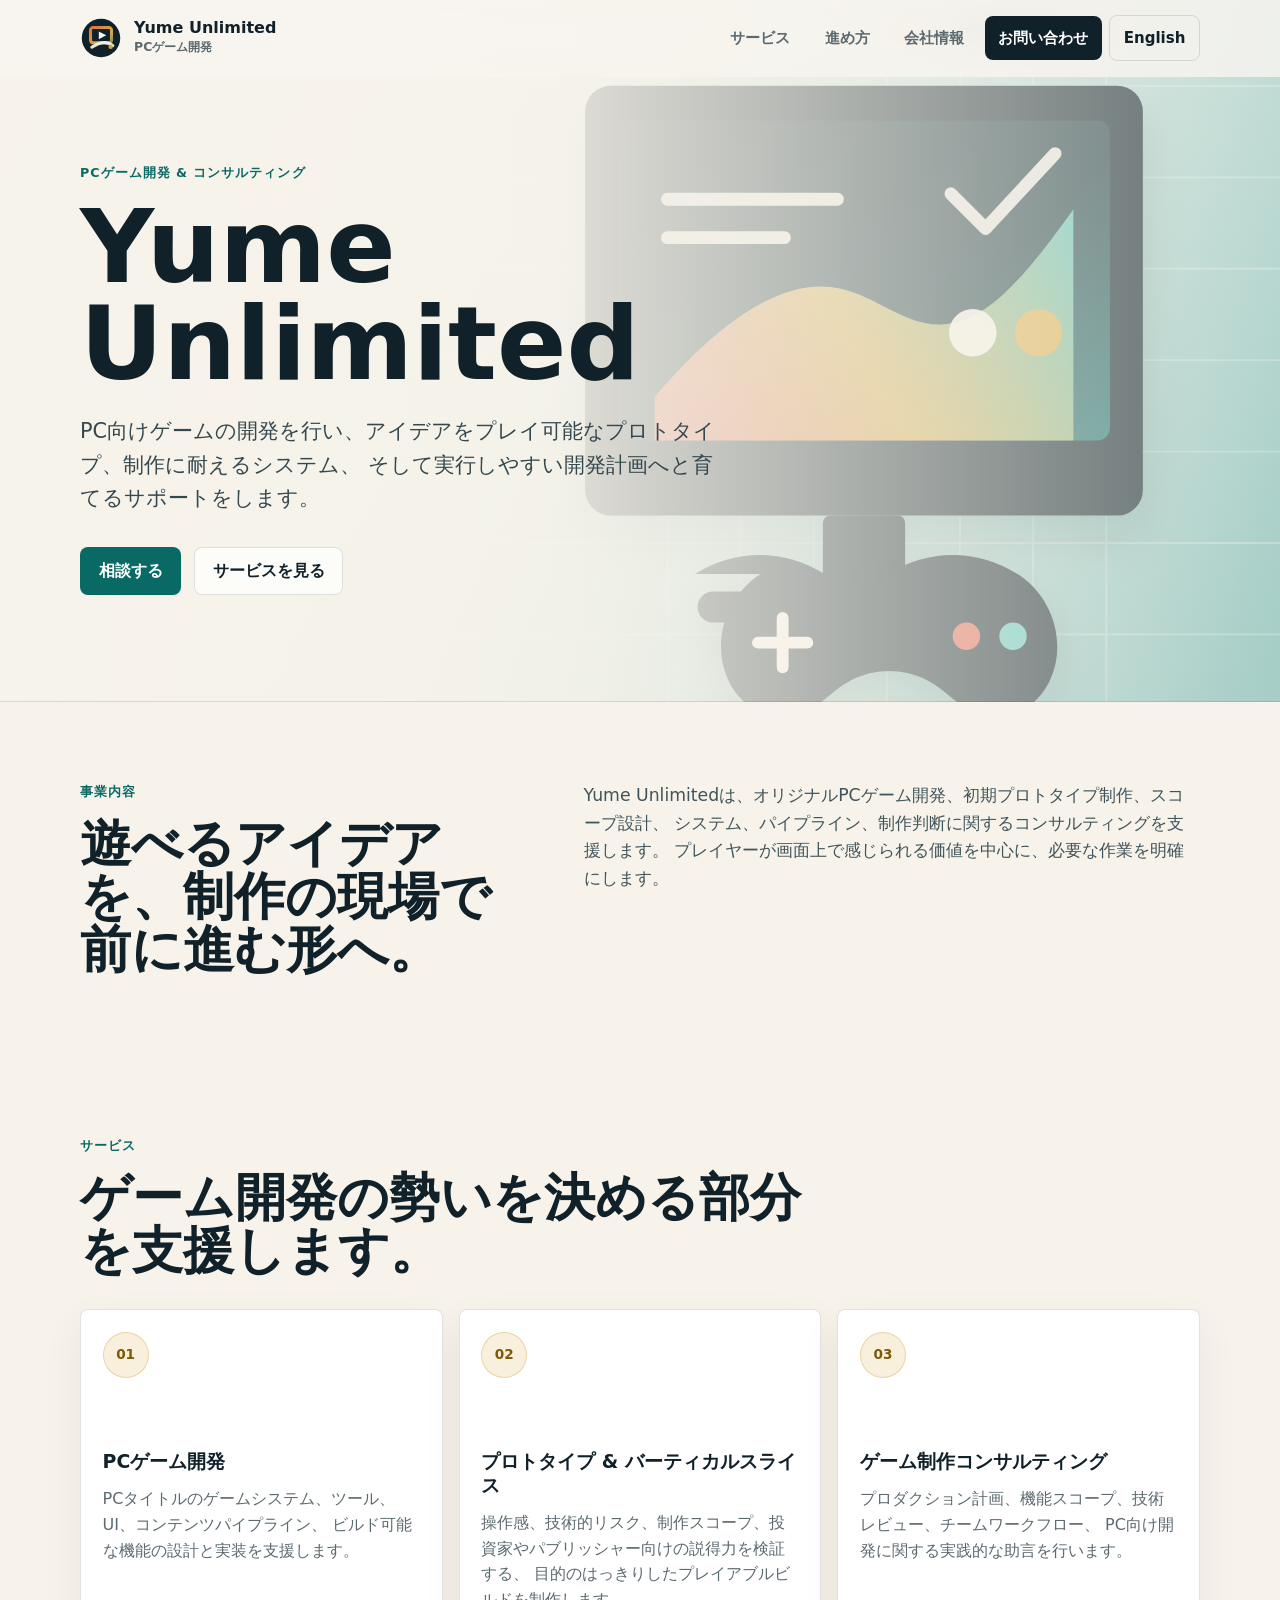
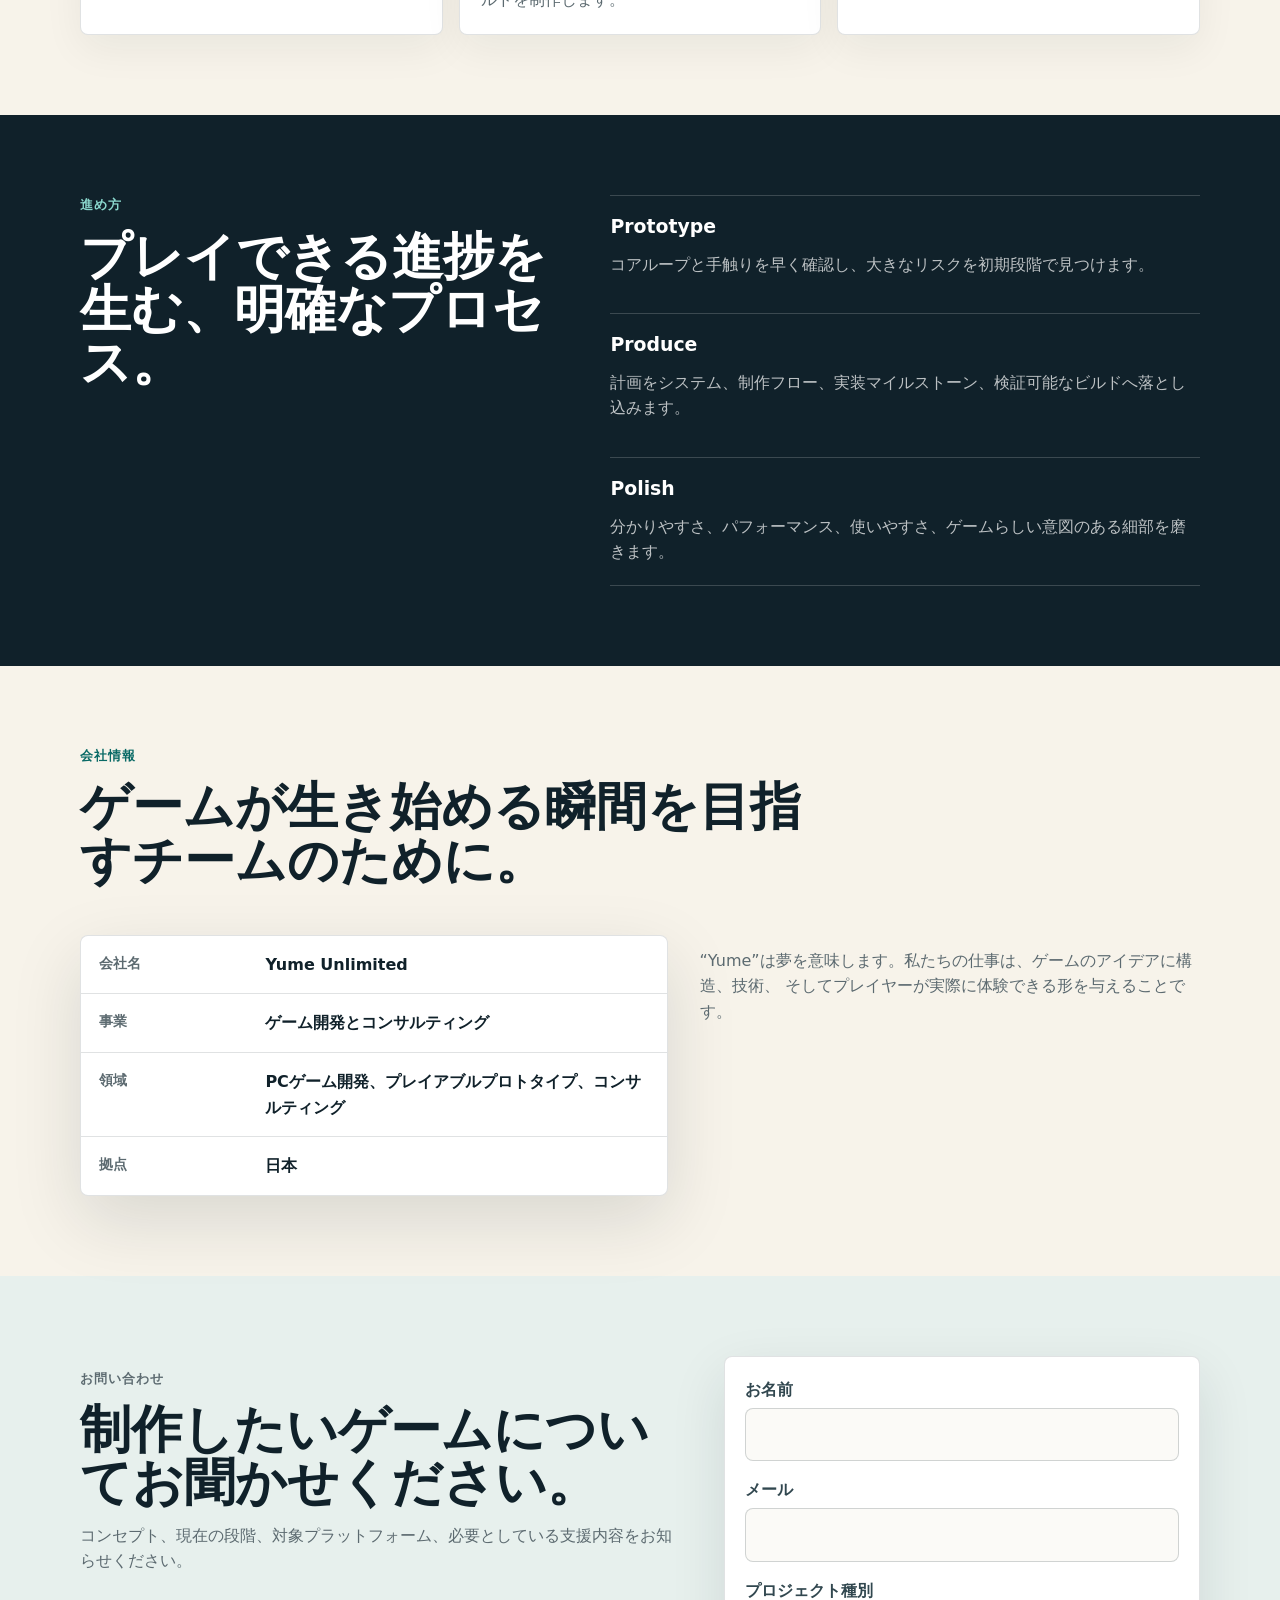
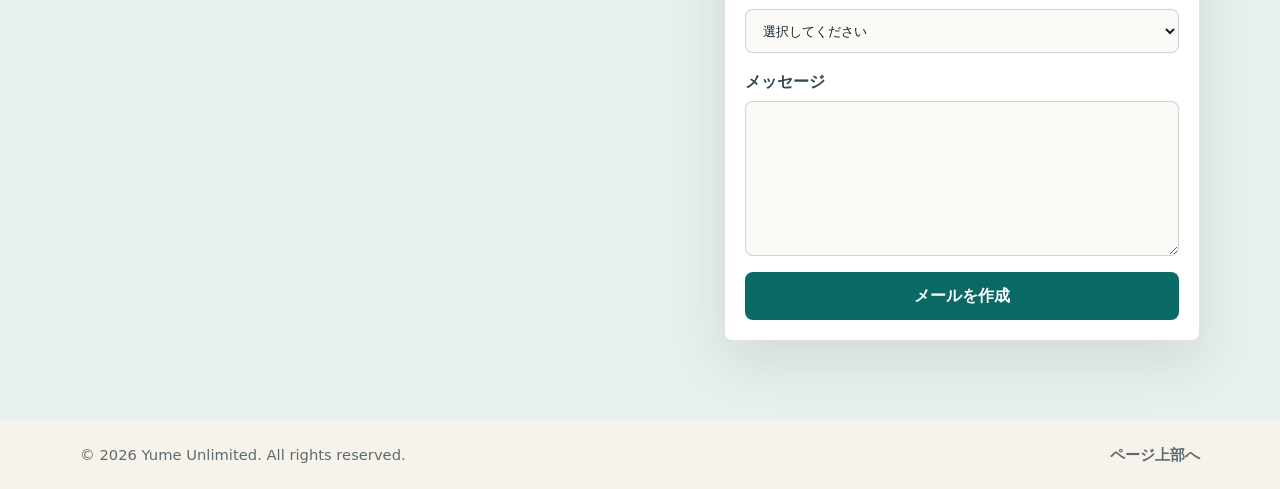
==== ja.html @ 92b2bbd2 "First iteration" ====
<!doctype html>
<html lang="ja">
  <head>
    <meta charset="utf-8">
    <meta name="viewport" content="width=device-width, initial-scale=1">
    <title>Yume Unlimited</title>
    <meta
      name="description"
      content="Yume Unlimitedは、日本を拠点とするPCゲーム開発とコンサルティングの会社です。"
    >
    <meta name="theme-color" content="#0d1f2d">
    <meta property="og:title" content="Yume Unlimited">
    <meta
      property="og:description"
      content="PCゲーム開発、プロトタイプ制作、プロダクション支援、ゲーム制作コンサルティング。"
    >
    <meta property="og:type" content="website">
    <link rel="icon" href="assets/favicon.svg" type="image/svg+xml">
    <link rel="preload" href="assets/hero-visual.svg" as="image" type="image/svg+xml">
    <link rel="stylesheet" href="styles.css">
  </head>
  <body>
    <a class="skip-link" href="#main">本文へ移動</a>

    <header class="site-header" data-header>
      <nav class="nav" aria-label="メインナビゲーション">
        <a class="brand" href="#top" aria-label="Yume Unlimited ホーム">
          <img src="assets/yume-symbol.svg" alt="" width="42" height="42">
          <span>
            <strong>Yume Unlimited</strong>
            <small>PCゲーム開発</small>
          </span>
        </a>

        <button class="nav-toggle" type="button" aria-controls="nav-menu" aria-expanded="false">
          <span class="sr-only">ナビゲーションを切り替える</span>
          <span></span>
          <span></span>
          <span></span>
        </button>

        <div class="nav-menu" id="nav-menu" data-nav-menu>
          <a href="#services">サービス</a>
          <a href="#approach">進め方</a>
          <a href="#company">会社情報</a>
          <a class="nav-cta" href="#contact">お問い合わせ</a>
          <a class="lang-switch" href="index.html" lang="en">English</a>
        </div>
      </nav>
    </header>

    <main id="main">
      <section class="hero" id="top" aria-labelledby="hero-title">
        <div class="hero-media" aria-hidden="true"></div>
        <div class="hero-inner">
          <p class="eyebrow">PCゲーム開発 &amp; コンサルティング</p>
          <h1 id="hero-title">Yume Unlimited</h1>
          <p class="hero-copy">
            PC向けゲームの開発を行い、アイデアをプレイ可能なプロトタイプ、制作に耐えるシステム、
            そして実行しやすい開発計画へと育てるサポートをします。
          </p>
          <div class="hero-actions" aria-label="主要アクション">
            <a class="button primary" href="#contact">相談する</a>
            <a class="button secondary" href="#services">サービスを見る</a>
          </div>
        </div>
      </section>

      <section class="section intro" aria-label="会社紹介">
        <div class="section-grid">
          <div>
            <p class="section-kicker">事業内容</p>
            <h2>遊べるアイデアを、制作の現場で前に進む形へ。</h2>
          </div>
          <p>
            Yume Unlimitedは、オリジナルPCゲーム開発、初期プロトタイプ制作、スコープ設計、
            システム、パイプライン、制作判断に関するコンサルティングを支援します。
            プレイヤーが画面上で感じられる価値を中心に、必要な作業を明確にします。
          </p>
        </div>
      </section>

      <section class="section services" id="services" aria-labelledby="services-title">
        <div class="section-heading">
          <p class="section-kicker">サービス</p>
          <h2 id="services-title">ゲーム開発の勢いを決める部分を支援します。</h2>
        </div>

        <div class="service-grid">
          <article class="service-card">
            <span class="service-icon" aria-hidden="true">01</span>
            <h3>PCゲーム開発</h3>
            <p>
              PCタイトルのゲームシステム、ツール、UI、コンテンツパイプライン、
              ビルド可能な機能の設計と実装を支援します。
            </p>
          </article>

          <article class="service-card">
            <span class="service-icon" aria-hidden="true">02</span>
            <h3>プロトタイプ &amp; バーティカルスライス</h3>
            <p>
              操作感、技術的リスク、制作スコープ、投資家やパブリッシャー向けの説得力を検証する、
              目的のはっきりしたプレイアブルビルドを制作します。
            </p>
          </article>

          <article class="service-card">
            <span class="service-icon" aria-hidden="true">03</span>
            <h3>ゲーム制作コンサルティング</h3>
            <p>
              プロダクション計画、機能スコープ、技術レビュー、チームワークフロー、
              PC向け開発に関する実践的な助言を行います。
            </p>
          </article>
        </div>
      </section>

      <section class="feature-band" id="approach" aria-labelledby="approach-title">
        <div class="feature-inner">
          <div>
            <p class="section-kicker">進め方</p>
            <h2 id="approach-title">プレイできる進捗を生む、明確なプロセス。</h2>
          </div>
          <div class="process-list">
            <article>
              <h3>Prototype</h3>
              <p>コアループと手触りを早く確認し、大きなリスクを初期段階で見つけます。</p>
            </article>
            <article>
              <h3>Produce</h3>
              <p>計画をシステム、制作フロー、実装マイルストーン、検証可能なビルドへ落とし込みます。</p>
            </article>
            <article>
              <h3>Polish</h3>
              <p>分かりやすさ、パフォーマンス、使いやすさ、ゲームらしい意図のある細部を磨きます。</p>
            </article>
          </div>
        </div>
      </section>

      <section class="section company" id="company" aria-labelledby="company-title">
        <div class="section-heading">
          <p class="section-kicker">会社情報</p>
          <h2 id="company-title">ゲームが生き始める瞬間を目指すチームのために。</h2>
        </div>

        <div class="company-panel">
          <dl>
            <div>
              <dt>会社名</dt>
              <dd>Yume Unlimited</dd>
            </div>
            <div>
              <dt>事業</dt>
              <dd>ゲーム開発とコンサルティング</dd>
            </div>
            <div>
              <dt>領域</dt>
              <dd>PCゲーム開発、プレイアブルプロトタイプ、コンサルティング</dd>
            </div>
            <div>
              <dt>拠点</dt>
              <dd>日本</dd>
            </div>
          </dl>
          <p>
            “Yume”は夢を意味します。私たちの仕事は、ゲームのアイデアに構造、技術、
            そしてプレイヤーが実際に体験できる形を与えることです。
          </p>
        </div>
      </section>

      <section class="contact-section" id="contact" aria-labelledby="contact-title">
        <div class="contact-inner">
          <div>
            <p class="section-kicker">お問い合わせ</p>
            <h2 id="contact-title">制作したいゲームについてお聞かせください。</h2>
            <p>
              コンセプト、現在の段階、対象プラットフォーム、必要としている支援内容をお知らせください。
            </p>
          </div>

          <form class="contact-form" data-contact-form>
            <label>
              <span>お名前</span>
              <input name="name" type="text" autocomplete="name" required>
            </label>
            <label>
              <span>メール</span>
              <input name="email" type="email" autocomplete="email" required>
            </label>
            <label>
              <span>プロジェクト種別</span>
              <select name="projectType" required>
                <option value="">選択してください</option>
                <option>オリジナルPCゲーム開発</option>
                <option>プロトタイプまたはバーティカルスライス</option>
                <option>コンサルティングまたは制作支援</option>
                <option>技術レビュー</option>
              </select>
            </label>
            <label>
              <span>メッセージ</span>
              <textarea name="message" rows="5" required></textarea>
            </label>
            <button class="button primary" type="submit">メールを作成</button>
          </form>
        </div>
      </section>
    </main>

    <footer class="site-footer">
      <p>&copy; <span data-year></span> Yume Unlimited. All rights reserved.</p>
      <a href="#top">ページ上部へ</a>
    </footer>

    <script src="script.js"></script>
  </body>
</html>
---- styles.css ----
:root {
  --ink: #10212a;
  --muted: #5c6a70;
  --paper: #f7f3ea;
  --surface: #ffffff;
  --line: rgba(16, 33, 42, 0.13);
  --teal: #1d8a84;
  --teal-dark: #086965;
  --coral: #db5f4a;
  --gold: #d8ac46;
  --shadow: 0 24px 70px rgba(16, 33, 42, 0.13);
  --radius: 8px;
  color-scheme: light;
  font-family:
    Inter, ui-sans-serif, system-ui, -apple-system, BlinkMacSystemFont, "Segoe UI",
    "Hiragino Sans", "Yu Gothic", Meiryo, sans-serif;
}

* {
  box-sizing: border-box;
}

html {
  scroll-behavior: smooth;
}

body {
  margin: 0;
  background: var(--paper);
  color: var(--ink);
  font-size: 16px;
  line-height: 1.6;
}

body.nav-open {
  overflow: hidden;
}

img {
  display: block;
  max-width: 100%;
}

a {
  color: inherit;
  text-decoration: none;
}

button,
input,
textarea {
  font: inherit;
}

.skip-link,
.sr-only {
  position: absolute;
  width: 1px;
  height: 1px;
  padding: 0;
  margin: -1px;
  overflow: hidden;
  clip: rect(0, 0, 0, 0);
  white-space: nowrap;
  border: 0;
}

.skip-link:focus {
  z-index: 100;
  top: 1rem;
  left: 1rem;
  width: auto;
  height: auto;
  padding: 0.75rem 1rem;
  margin: 0;
  clip: auto;
  background: var(--surface);
  border: 1px solid var(--line);
  border-radius: var(--radius);
}

.site-header {
  position: fixed;
  z-index: 20;
  top: 0;
  right: 0;
  left: 0;
  background: rgba(248, 245, 239, 0.82);
  border-bottom: 1px solid transparent;
  backdrop-filter: blur(18px);
  transition:
    background 180ms ease,
    border-color 180ms ease,
    box-shadow 180ms ease;
}

.site-header.is-scrolled {
  background: rgba(248, 245, 239, 0.96);
  border-color: var(--line);
  box-shadow: 0 8px 22px rgba(16, 33, 42, 0.06);
}

.nav {
  display: flex;
  align-items: center;
  justify-content: space-between;
  width: min(1120px, calc(100% - 2rem));
  min-height: 76px;
  margin: 0 auto;
  gap: 1rem;
}

.brand {
  display: inline-flex;
  align-items: center;
  gap: 0.75rem;
  min-width: 0;
  font-weight: 700;
}

.brand img {
  flex: 0 0 auto;
}

.brand span {
  display: grid;
  gap: 0.02rem;
}

.brand strong {
  line-height: 1.1;
}

.brand small {
  color: var(--muted);
  font-size: 0.78rem;
  font-weight: 600;
  letter-spacing: 0;
}

.nav-menu {
  display: flex;
  align-items: center;
  gap: 0.45rem;
}

.nav-menu a {
  min-height: 42px;
  padding: 0.62rem 0.85rem;
  border-radius: var(--radius);
  color: var(--muted);
  font-size: 0.94rem;
  font-weight: 650;
  transition:
    background 160ms ease,
    color 160ms ease;
}

.nav-menu a:hover,
.nav-menu a:focus-visible {
  background: rgba(29, 127, 120, 0.09);
  color: var(--ink);
  outline: none;
}

.nav-menu .nav-cta {
  background: var(--ink);
  color: #fff;
}

.nav-menu .nav-cta:hover,
.nav-menu .nav-cta:focus-visible {
  background: var(--teal-dark);
  color: #fff;
}

.nav-menu .lang-switch {
  border: 1px solid var(--line);
  color: var(--ink);
}

.nav-menu .lang-switch:hover,
.nav-menu .lang-switch:focus-visible {
  border-color: rgba(29, 127, 120, 0.34);
}

.nav-toggle {
  display: none;
  place-items: center;
  width: 44px;
  height: 44px;
  padding: 0;
  background: var(--surface);
  border: 1px solid var(--line);
  border-radius: var(--radius);
  cursor: pointer;
}

.nav-toggle span:not(.sr-only) {
  display: block;
  width: 18px;
  height: 2px;
  margin: 2px 0;
  background: var(--ink);
  border-radius: 999px;
}

.hero {
  position: relative;
  display: grid;
  align-items: center;
  min-height: 78vh;
  padding: 8.5rem 1rem 5rem;
  overflow: hidden;
  background: #eaf0eb;
  isolation: isolate;
}

.hero-media {
  position: absolute;
  inset: 0;
  z-index: -2;
  background:
    linear-gradient(90deg, rgba(247, 243, 234, 0.98) 0%, rgba(247, 243, 234, 0.91) 43%, rgba(247, 243, 234, 0.34) 100%),
    url("assets/hero-visual.svg") center right / cover no-repeat;
}

.hero::after {
  position: absolute;
  right: 0;
  bottom: 0;
  left: 0;
  z-index: -1;
  height: 1px;
  background: var(--line);
  content: "";
}

.hero-inner {
  width: min(1120px, 100%);
  margin: 0 auto;
}

.eyebrow,
.section-kicker {
  margin: 0 0 0.9rem;
  color: var(--teal-dark);
  font-size: 0.79rem;
  font-weight: 800;
  letter-spacing: 0.08em;
  text-transform: uppercase;
}

.hero h1 {
  max-width: 760px;
  margin: 0;
  font-size: clamp(3rem, 8vw, 6.4rem);
  line-height: 0.95;
  letter-spacing: 0;
}

.hero-copy {
  max-width: 650px;
  margin: 1.45rem 0 0;
  color: #34484f;
  font-size: clamp(1.05rem, 2vw, 1.3rem);
}

.hero-actions {
  display: flex;
  flex-wrap: wrap;
  gap: 0.8rem;
  margin-top: 2rem;
}

.button {
  display: inline-flex;
  align-items: center;
  justify-content: center;
  min-height: 48px;
  padding: 0.78rem 1.1rem;
  border: 1px solid transparent;
  border-radius: var(--radius);
  font-weight: 760;
  line-height: 1.2;
  cursor: pointer;
  transition:
    background 160ms ease,
    border-color 160ms ease,
    color 160ms ease,
    transform 160ms ease;
}

.button:hover,
.button:focus-visible {
  transform: translateY(-1px);
  outline: none;
}

.button.primary {
  background: var(--teal-dark);
  color: #fff;
}

.button.primary:hover,
.button.primary:focus-visible {
  background: var(--ink);
}

.button.secondary {
  background: rgba(255, 255, 255, 0.72);
  border-color: var(--line);
  color: var(--ink);
}

.section {
  width: min(1120px, calc(100% - 2rem));
  margin: 0 auto;
  padding: 5rem 0;
}

.section-grid {
  display: grid;
  grid-template-columns: minmax(0, 0.85fr) minmax(0, 1.15fr);
  gap: 3rem;
  align-items: start;
}

h2 {
  margin: 0;
  font-size: clamp(2rem, 4vw, 3.45rem);
  line-height: 1.04;
  letter-spacing: 0;
}

h3 {
  margin: 0;
  font-size: 1.18rem;
  line-height: 1.25;
  letter-spacing: 0;
}

p {
  margin: 0;
}

.intro p:not(.section-kicker) {
  color: #40545b;
  font-size: 1.08rem;
}

.section-heading {
  max-width: 760px;
  margin-bottom: 2rem;
}

.service-grid {
  display: grid;
  grid-template-columns: repeat(3, minmax(0, 1fr));
  gap: 1rem;
}

.service-card {
  min-height: 280px;
  padding: 1.35rem;
  background: var(--surface);
  border: 1px solid var(--line);
  border-radius: var(--radius);
  box-shadow: 0 14px 40px rgba(16, 33, 42, 0.06);
}

.service-icon {
  display: inline-grid;
  place-items: center;
  width: 46px;
  height: 46px;
  margin-bottom: 4.5rem;
  background: rgba(215, 167, 67, 0.18);
  border: 1px solid rgba(215, 167, 67, 0.38);
  border-radius: 50%;
  color: #7d5a09;
  font-size: 0.85rem;
  font-weight: 800;
}

.service-card p,
.process-list p,
.company-panel p,
.contact-inner p {
  margin-top: 0.8rem;
  color: var(--muted);
}

.feature-band {
  background: var(--ink);
  color: #fff;
}

.feature-inner {
  display: grid;
  grid-template-columns: minmax(0, 0.9fr) minmax(0, 1.1fr);
  gap: 3rem;
  width: min(1120px, calc(100% - 2rem));
  margin: 0 auto;
  padding: 5rem 0;
}

.feature-band .section-kicker {
  color: #8ad8cd;
}

.process-list {
  display: grid;
  gap: 1rem;
}

.process-list article {
  padding: 1.2rem 0 1.25rem;
  border-top: 1px solid rgba(255, 255, 255, 0.18);
}

.process-list article:last-child {
  border-bottom: 1px solid rgba(255, 255, 255, 0.18);
}

.process-list p {
  color: rgba(255, 255, 255, 0.72);
}

.company-panel {
  display: grid;
  grid-template-columns: minmax(0, 1.08fr) minmax(0, 0.92fr);
  gap: 2rem;
  align-items: start;
  padding-top: 1rem;
}

.company-panel dl {
  display: grid;
  margin: 0;
  background: var(--surface);
  border: 1px solid var(--line);
  border-radius: var(--radius);
  box-shadow: var(--shadow);
}

.company-panel dl div {
  display: grid;
  grid-template-columns: 150px minmax(0, 1fr);
  gap: 1rem;
  padding: 1rem 1.15rem;
  border-bottom: 1px solid var(--line);
}

.company-panel dl div:last-child {
  border-bottom: 0;
}

dt {
  color: var(--muted);
  font-size: 0.86rem;
  font-weight: 760;
}

dd {
  margin: 0;
  font-weight: 700;
}

.contact-section {
  padding: 5rem 1rem;
  background: #e7f0ed;
}

.contact-inner {
  display: grid;
  grid-template-columns: minmax(0, 0.9fr) minmax(320px, 0.72fr);
  gap: 3rem;
  width: min(1120px, 100%);
  margin: 0 auto;
  align-items: start;
}

.contact-form {
  display: grid;
  gap: 1rem;
  padding: 1.25rem;
  background: var(--surface);
  border: 1px solid var(--line);
  border-radius: var(--radius);
  box-shadow: 0 20px 55px rgba(16, 33, 42, 0.11);
}

.contact-form label {
  display: grid;
  gap: 0.35rem;
  color: #31474f;
  font-weight: 720;
}

.contact-form input,
.contact-form select,
.contact-form textarea {
  width: 100%;
  padding: 0.8rem 0.85rem;
  background: #fbfaf7;
  border: 1px solid rgba(16, 33, 42, 0.18);
  border-radius: var(--radius);
  color: var(--ink);
}

.contact-form input:focus,
.contact-form select:focus,
.contact-form textarea:focus {
  border-color: var(--teal);
  box-shadow: 0 0 0 3px rgba(29, 127, 120, 0.16);
  outline: none;
}

.contact-form textarea {
  resize: vertical;
}

.site-footer {
  display: flex;
  align-items: center;
  justify-content: space-between;
  gap: 1rem;
  width: min(1120px, calc(100% - 2rem));
  margin: 0 auto;
  padding: 1.4rem 0;
  color: var(--muted);
  font-size: 0.92rem;
}

.site-footer a {
  font-weight: 760;
}

@media (max-width: 860px) {
  .nav-toggle {
    display: grid;
  }

  .nav-menu {
    position: fixed;
    top: 76px;
    right: 1rem;
    left: 1rem;
    display: grid;
    gap: 0.35rem;
    padding: 0.6rem;
    background: rgba(255, 255, 255, 0.97);
    border: 1px solid var(--line);
    border-radius: var(--radius);
    box-shadow: var(--shadow);
    opacity: 0;
    pointer-events: none;
    transform: translateY(-8px);
    transition:
      opacity 160ms ease,
      transform 160ms ease;
  }

  body.nav-open .nav-menu {
    opacity: 1;
    pointer-events: auto;
    transform: translateY(0);
  }

  .hero {
    min-height: auto;
    padding-top: 8rem;
  }

  .hero-media {
    background:
      linear-gradient(180deg, rgba(247, 243, 234, 0.98) 0%, rgba(247, 243, 234, 0.88) 62%, rgba(247, 243, 234, 0.72) 100%),
      url("assets/hero-visual.svg") center bottom / cover no-repeat;
  }

  .section-grid,
  .feature-inner,
  .company-panel,
  .contact-inner {
    grid-template-columns: 1fr;
    gap: 2rem;
  }

  .service-grid {
    grid-template-columns: 1fr;
  }

  .service-card {
    min-height: auto;
  }

  .service-icon {
    margin-bottom: 2.6rem;
  }
}

@media (max-width: 560px) {
  .nav {
    width: min(100% - 1rem, 1120px);
  }

  .brand strong {
    font-size: 0.94rem;
  }

  .brand small {
    font-size: 0.72rem;
  }

  .hero {
    padding: 7rem 1rem 4rem;
  }

  .hero-actions,
  .button {
    width: 100%;
  }

  .section,
  .feature-inner,
  .contact-section {
    padding-top: 4rem;
    padding-bottom: 4rem;
  }

  .company-panel dl div {
    grid-template-columns: 1fr;
    gap: 0.2rem;
  }

  .contact-inner {
    grid-template-columns: minmax(0, 1fr);
  }

  .site-footer {
    align-items: flex-start;
    flex-direction: column;
  }
}

@media (prefers-reduced-motion: reduce) {
  *,
  *::before,
  *::after {
    scroll-behavior: auto !important;
    transition-duration: 0.01ms !important;
    animation-duration: 0.01ms !important;
    animation-iteration-count: 1 !important;
  }
}
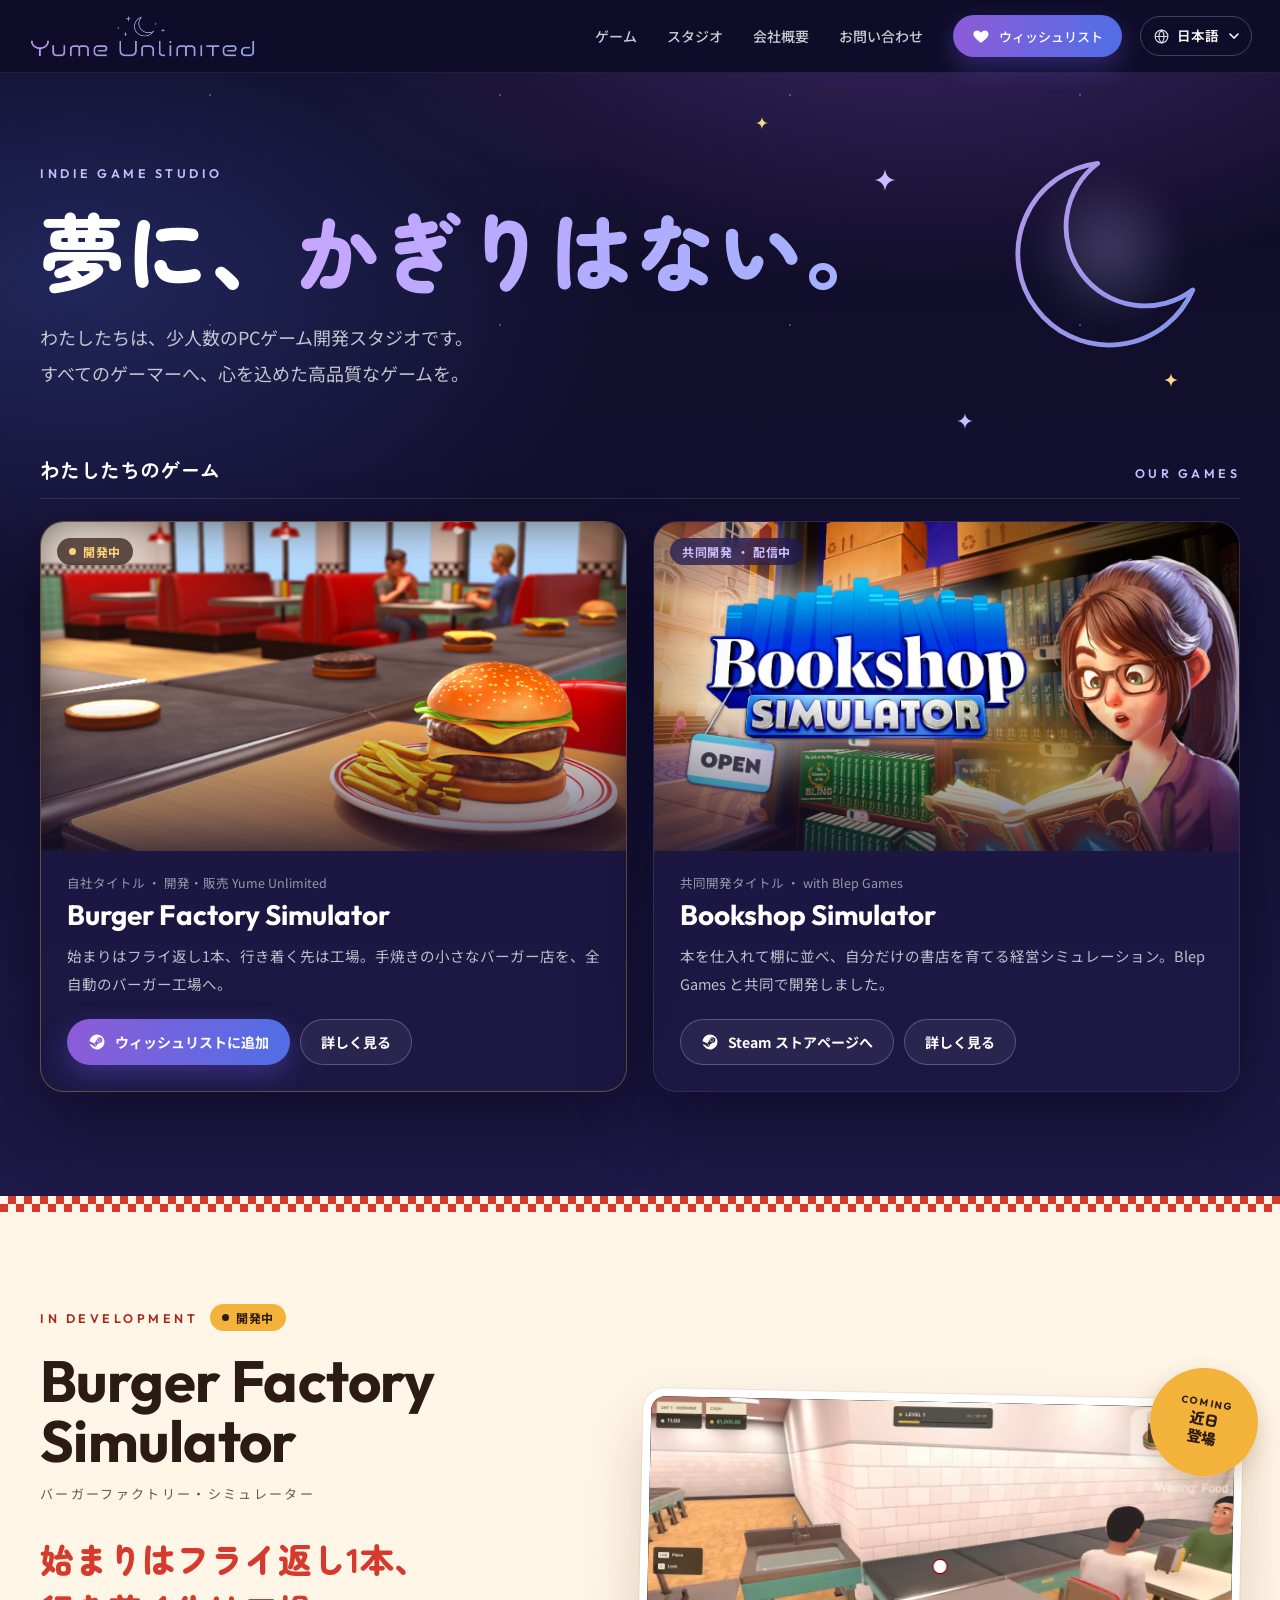
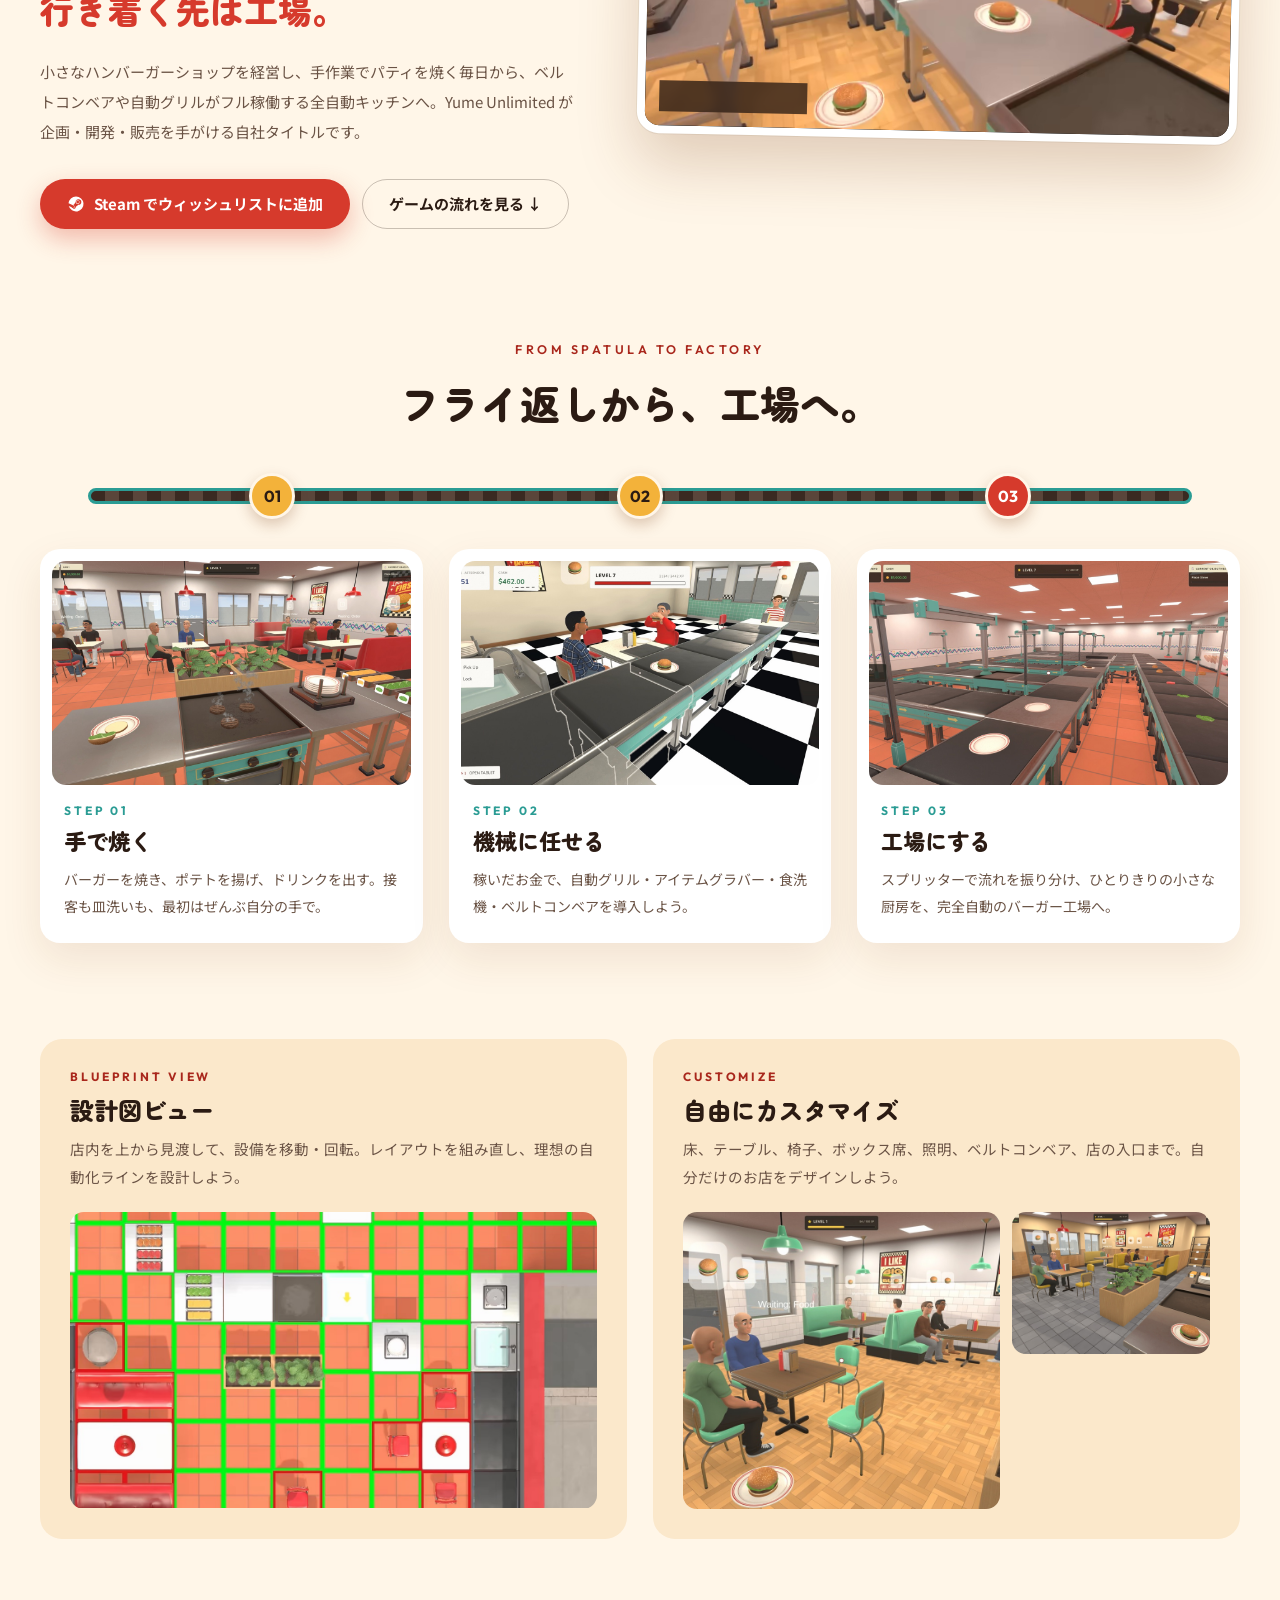
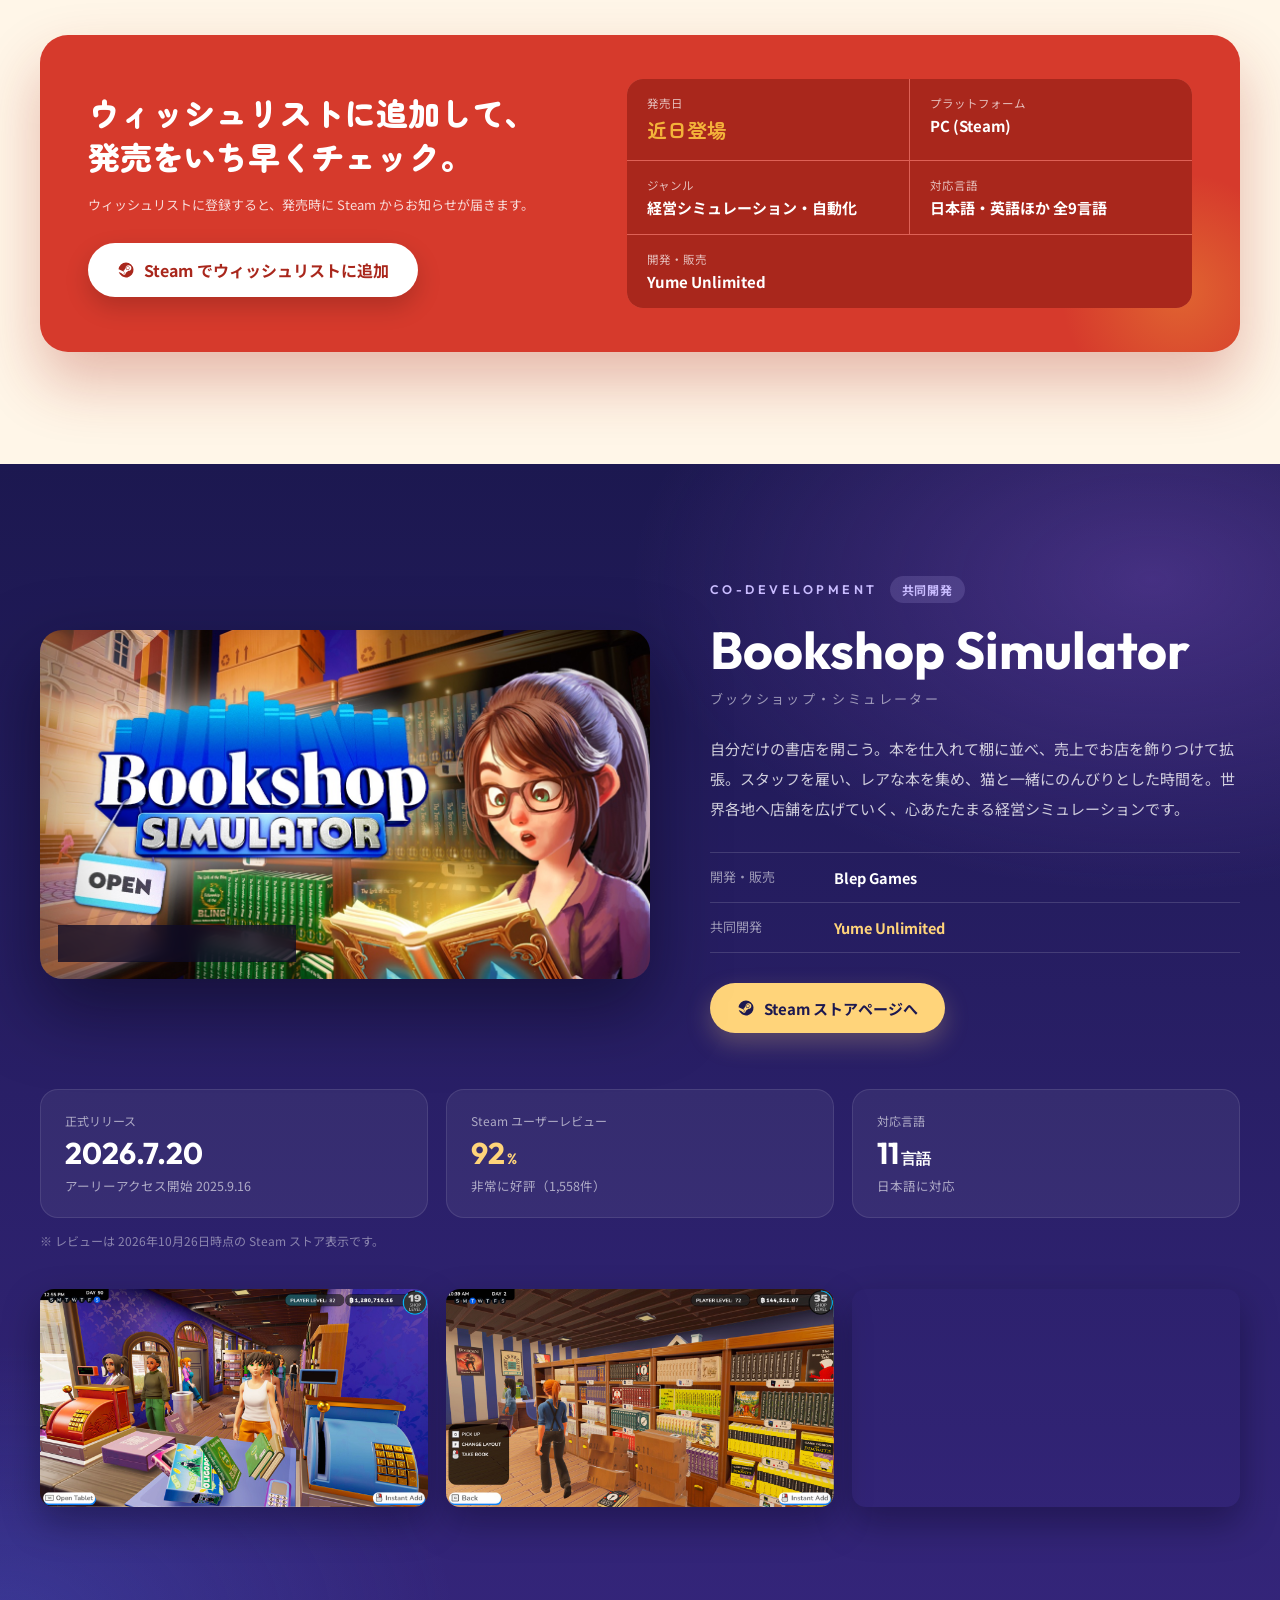
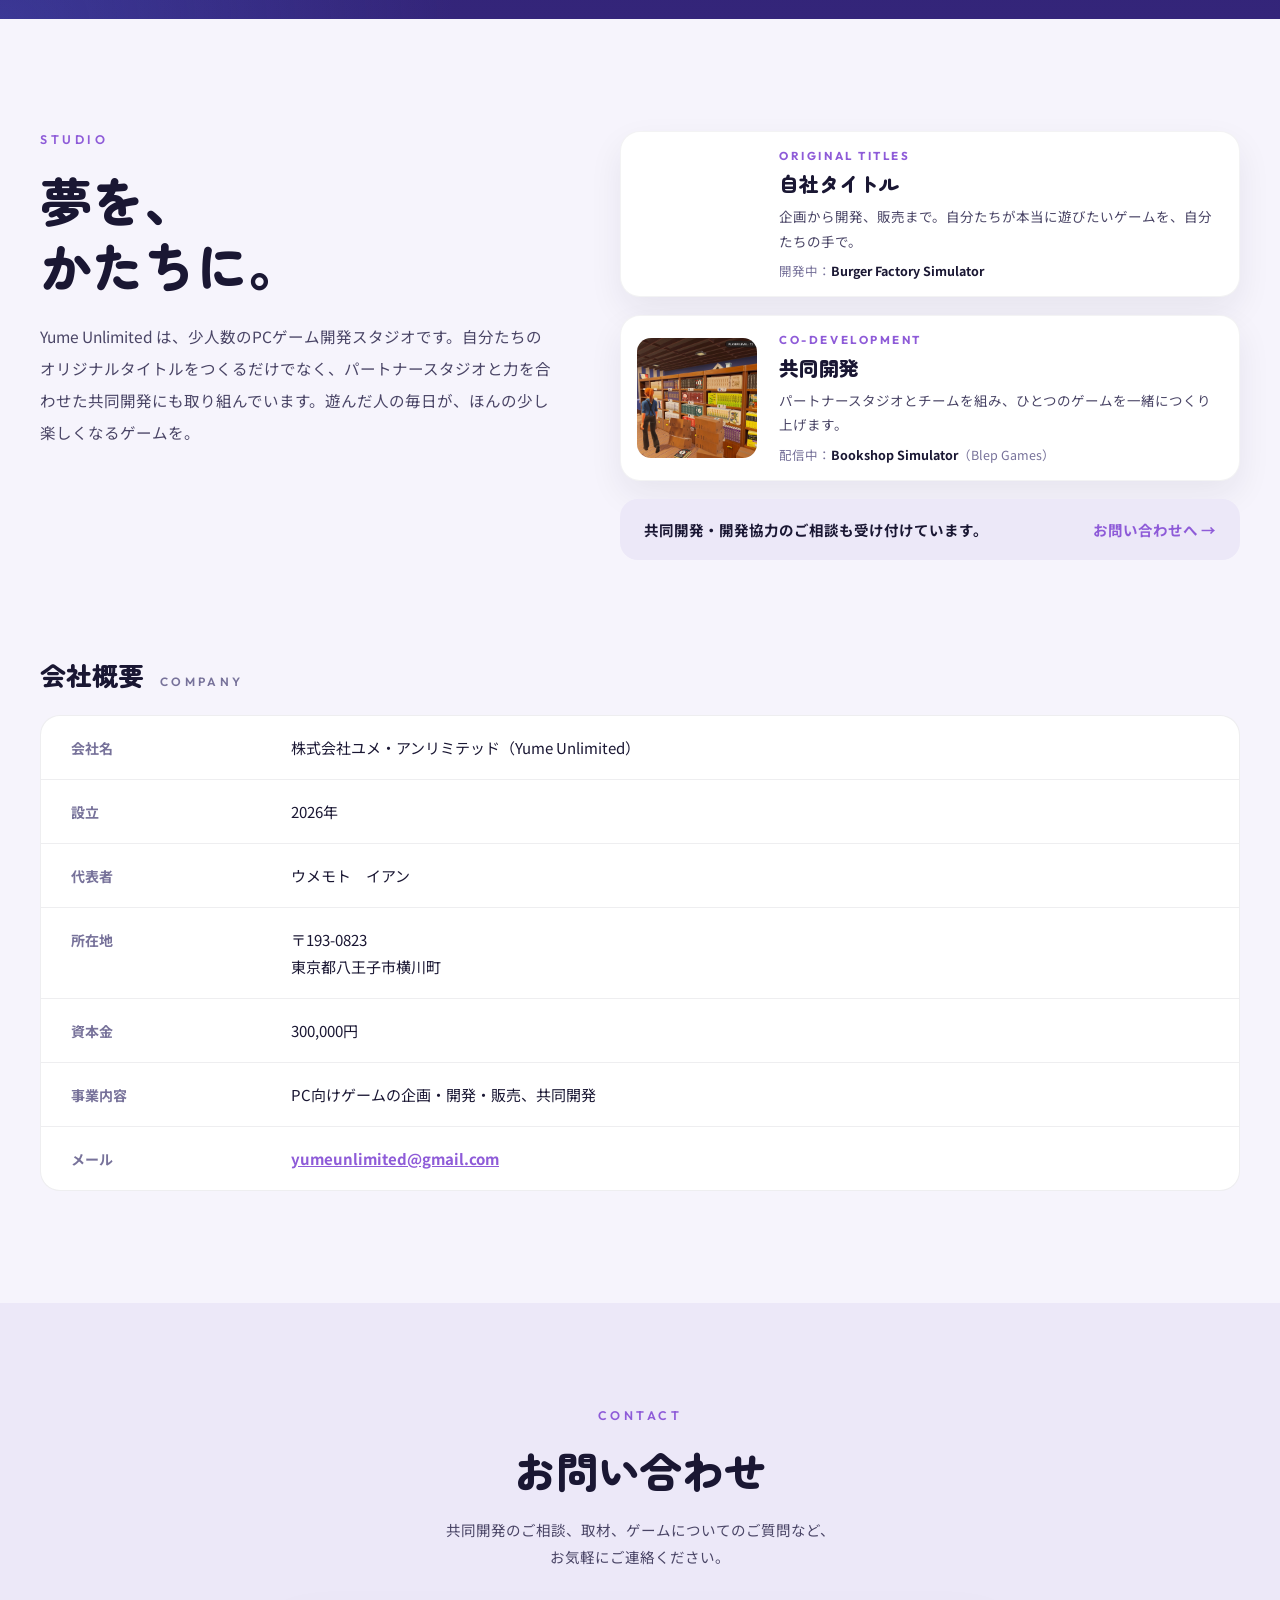
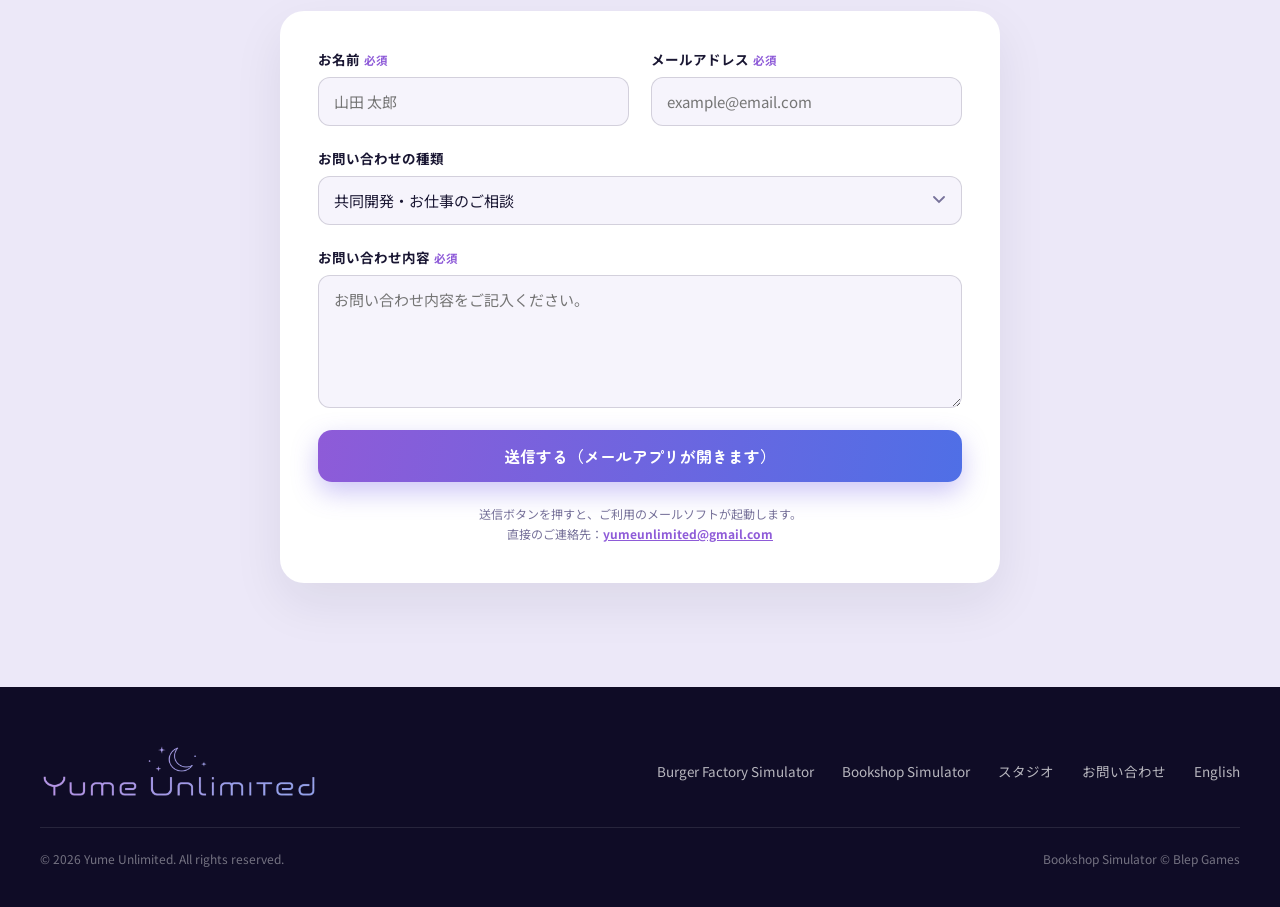
==== commit 4ad9c022: "Redesign site: showcase Burger Factory Simulator and Bookshop Simulator, English at / and Japanese a" ====
--- a/ja.html
+++ b/ja.html
@@ -1,220 +1,15 @@
-<!doctype html>
+<!DOCTYPE html>
 <html lang="ja">
-  <head>
-    <meta charset="utf-8">
-    <meta name="viewport" content="width=device-width, initial-scale=1">
-    <title>Yume Unlimited</title>
-    <meta
-      name="description"
-      content="Yume Unlimitedは、日本を拠点とするPCゲーム開発とコンサルティングの会社です。"
-    >
-    <meta name="theme-color" content="#0d1f2d">
-    <meta property="og:title" content="Yume Unlimited">
-    <meta
-      property="og:description"
-      content="PCゲーム開発、プロトタイプ制作、プロダクション支援、ゲーム制作コンサルティング。"
-    >
-    <meta property="og:type" content="website">
-    <link rel="icon" href="assets/favicon.svg" type="image/svg+xml">
-    <link rel="preload" href="assets/hero-visual.svg" as="image" type="image/svg+xml">
-    <link rel="stylesheet" href="styles.css">
-  </head>
-  <body>
-    <a class="skip-link" href="#main">本文へ移動</a>
-
-    <header class="site-header" data-header>
-      <nav class="nav" aria-label="メインナビゲーション">
-        <a class="brand" href="#top" aria-label="Yume Unlimited ホーム">
-          <img src="assets/yume-symbol.svg" alt="" width="42" height="42">
-          <span>
-            <strong>Yume Unlimited</strong>
-            <small>PCゲーム開発</small>
-          </span>
-        </a>
-
-        <button class="nav-toggle" type="button" aria-controls="nav-menu" aria-expanded="false">
-          <span class="sr-only">ナビゲーションを切り替える</span>
-          <span></span>
-          <span></span>
-          <span></span>
-        </button>
-
-        <div class="nav-menu" id="nav-menu" data-nav-menu>
-          <a href="#services">サービス</a>
-          <a href="#approach">進め方</a>
-          <a href="#company">会社情報</a>
-          <a class="nav-cta" href="#contact">お問い合わせ</a>
-          <a class="lang-switch" href="index.html" lang="en">English</a>
-        </div>
-      </nav>
-    </header>
-
-    <main id="main">
-      <section class="hero" id="top" aria-labelledby="hero-title">
-        <div class="hero-media" aria-hidden="true"></div>
-        <div class="hero-inner">
-          <p class="eyebrow">PCゲーム開発 &amp; コンサルティング</p>
-          <h1 id="hero-title">Yume Unlimited</h1>
-          <p class="hero-copy">
-            PC向けゲームの開発を行い、アイデアをプレイ可能なプロトタイプ、制作に耐えるシステム、
-            そして実行しやすい開発計画へと育てるサポートをします。
-          </p>
-          <div class="hero-actions" aria-label="主要アクション">
-            <a class="button primary" href="#contact">相談する</a>
-            <a class="button secondary" href="#services">サービスを見る</a>
-          </div>
-        </div>
-      </section>
-
-      <section class="section intro" aria-label="会社紹介">
-        <div class="section-grid">
-          <div>
-            <p class="section-kicker">事業内容</p>
-            <h2>遊べるアイデアを、制作の現場で前に進む形へ。</h2>
-          </div>
-          <p>
-            Yume Unlimitedは、オリジナルPCゲーム開発、初期プロトタイプ制作、スコープ設計、
-            システム、パイプライン、制作判断に関するコンサルティングを支援します。
-            プレイヤーが画面上で感じられる価値を中心に、必要な作業を明確にします。
-          </p>
-        </div>
-      </section>
-
-      <section class="section services" id="services" aria-labelledby="services-title">
-        <div class="section-heading">
-          <p class="section-kicker">サービス</p>
-          <h2 id="services-title">ゲーム開発の勢いを決める部分を支援します。</h2>
-        </div>
-
-        <div class="service-grid">
-          <article class="service-card">
-            <span class="service-icon" aria-hidden="true">01</span>
-            <h3>PCゲーム開発</h3>
-            <p>
-              PCタイトルのゲームシステム、ツール、UI、コンテンツパイプライン、
-              ビルド可能な機能の設計と実装を支援します。
-            </p>
-          </article>
-
-          <article class="service-card">
-            <span class="service-icon" aria-hidden="true">02</span>
-            <h3>プロトタイプ &amp; バーティカルスライス</h3>
-            <p>
-              操作感、技術的リスク、制作スコープ、投資家やパブリッシャー向けの説得力を検証する、
-              目的のはっきりしたプレイアブルビルドを制作します。
-            </p>
-          </article>
-
-          <article class="service-card">
-            <span class="service-icon" aria-hidden="true">03</span>
-            <h3>ゲーム制作コンサルティング</h3>
-            <p>
-              プロダクション計画、機能スコープ、技術レビュー、チームワークフロー、
-              PC向け開発に関する実践的な助言を行います。
-            </p>
-          </article>
-        </div>
-      </section>
-
-      <section class="feature-band" id="approach" aria-labelledby="approach-title">
-        <div class="feature-inner">
-          <div>
-            <p class="section-kicker">進め方</p>
-            <h2 id="approach-title">プレイできる進捗を生む、明確なプロセス。</h2>
-          </div>
-          <div class="process-list">
-            <article>
-              <h3>Prototype</h3>
-              <p>コアループと手触りを早く確認し、大きなリスクを初期段階で見つけます。</p>
-            </article>
-            <article>
-              <h3>Produce</h3>
-              <p>計画をシステム、制作フロー、実装マイルストーン、検証可能なビルドへ落とし込みます。</p>
-            </article>
-            <article>
-              <h3>Polish</h3>
-              <p>分かりやすさ、パフォーマンス、使いやすさ、ゲームらしい意図のある細部を磨きます。</p>
-            </article>
-          </div>
-        </div>
-      </section>
-
-      <section class="section company" id="company" aria-labelledby="company-title">
-        <div class="section-heading">
-          <p class="section-kicker">会社情報</p>
-          <h2 id="company-title">ゲームが生き始める瞬間を目指すチームのために。</h2>
-        </div>
-
-        <div class="company-panel">
-          <dl>
-            <div>
-              <dt>会社名</dt>
-              <dd>Yume Unlimited</dd>
-            </div>
-            <div>
-              <dt>事業</dt>
-              <dd>ゲーム開発とコンサルティング</dd>
-            </div>
-            <div>
-              <dt>領域</dt>
-              <dd>PCゲーム開発、プレイアブルプロトタイプ、コンサルティング</dd>
-            </div>
-            <div>
-              <dt>拠点</dt>
-              <dd>日本</dd>
-            </div>
-          </dl>
-          <p>
-            “Yume”は夢を意味します。私たちの仕事は、ゲームのアイデアに構造、技術、
-            そしてプレイヤーが実際に体験できる形を与えることです。
-          </p>
-        </div>
-      </section>
-
-      <section class="contact-section" id="contact" aria-labelledby="contact-title">
-        <div class="contact-inner">
-          <div>
-            <p class="section-kicker">お問い合わせ</p>
-            <h2 id="contact-title">制作したいゲームについてお聞かせください。</h2>
-            <p>
-              コンセプト、現在の段階、対象プラットフォーム、必要としている支援内容をお知らせください。
-            </p>
-          </div>
-
-          <form class="contact-form" data-contact-form>
-            <label>
-              <span>お名前</span>
-              <input name="name" type="text" autocomplete="name" required>
-            </label>
-            <label>
-              <span>メール</span>
-              <input name="email" type="email" autocomplete="email" required>
-            </label>
-            <label>
-              <span>プロジェクト種別</span>
-              <select name="projectType" required>
-                <option value="">選択してください</option>
-                <option>オリジナルPCゲーム開発</option>
-                <option>プロトタイプまたはバーティカルスライス</option>
-                <option>コンサルティングまたは制作支援</option>
-                <option>技術レビュー</option>
-              </select>
-            </label>
-            <label>
-              <span>メッセージ</span>
-              <textarea name="message" rows="5" required></textarea>
-            </label>
-            <button class="button primary" type="submit">メールを作成</button>
-          </form>
-        </div>
-      </section>
-    </main>
-
-    <footer class="site-footer">
-      <p>&copy; <span data-year></span> Yume Unlimited. All rights reserved.</p>
-      <a href="#top">ページ上部へ</a>
-    </footer>
-
-    <script src="script.js"></script>
-  </body>
+<head>
+  <meta charset="utf-8">
+  <!-- The Japanese page moved from /ja.html to /ja/; this keeps old links working -->
+  <title>Yume Unlimited | ゲームスタジオ</title>
+  <link rel="canonical" href="https://yumeunlimited.com/ja/">
+  <meta name="robots" content="noindex">
+  <meta http-equiv="refresh" content="0; url=ja/">
+  <script>location.replace('ja/' + location.hash);</script>
+</head>
+<body>
+  <p><a href="ja/">日本語ページはこちら</a></p>
+</body>
 </html>
